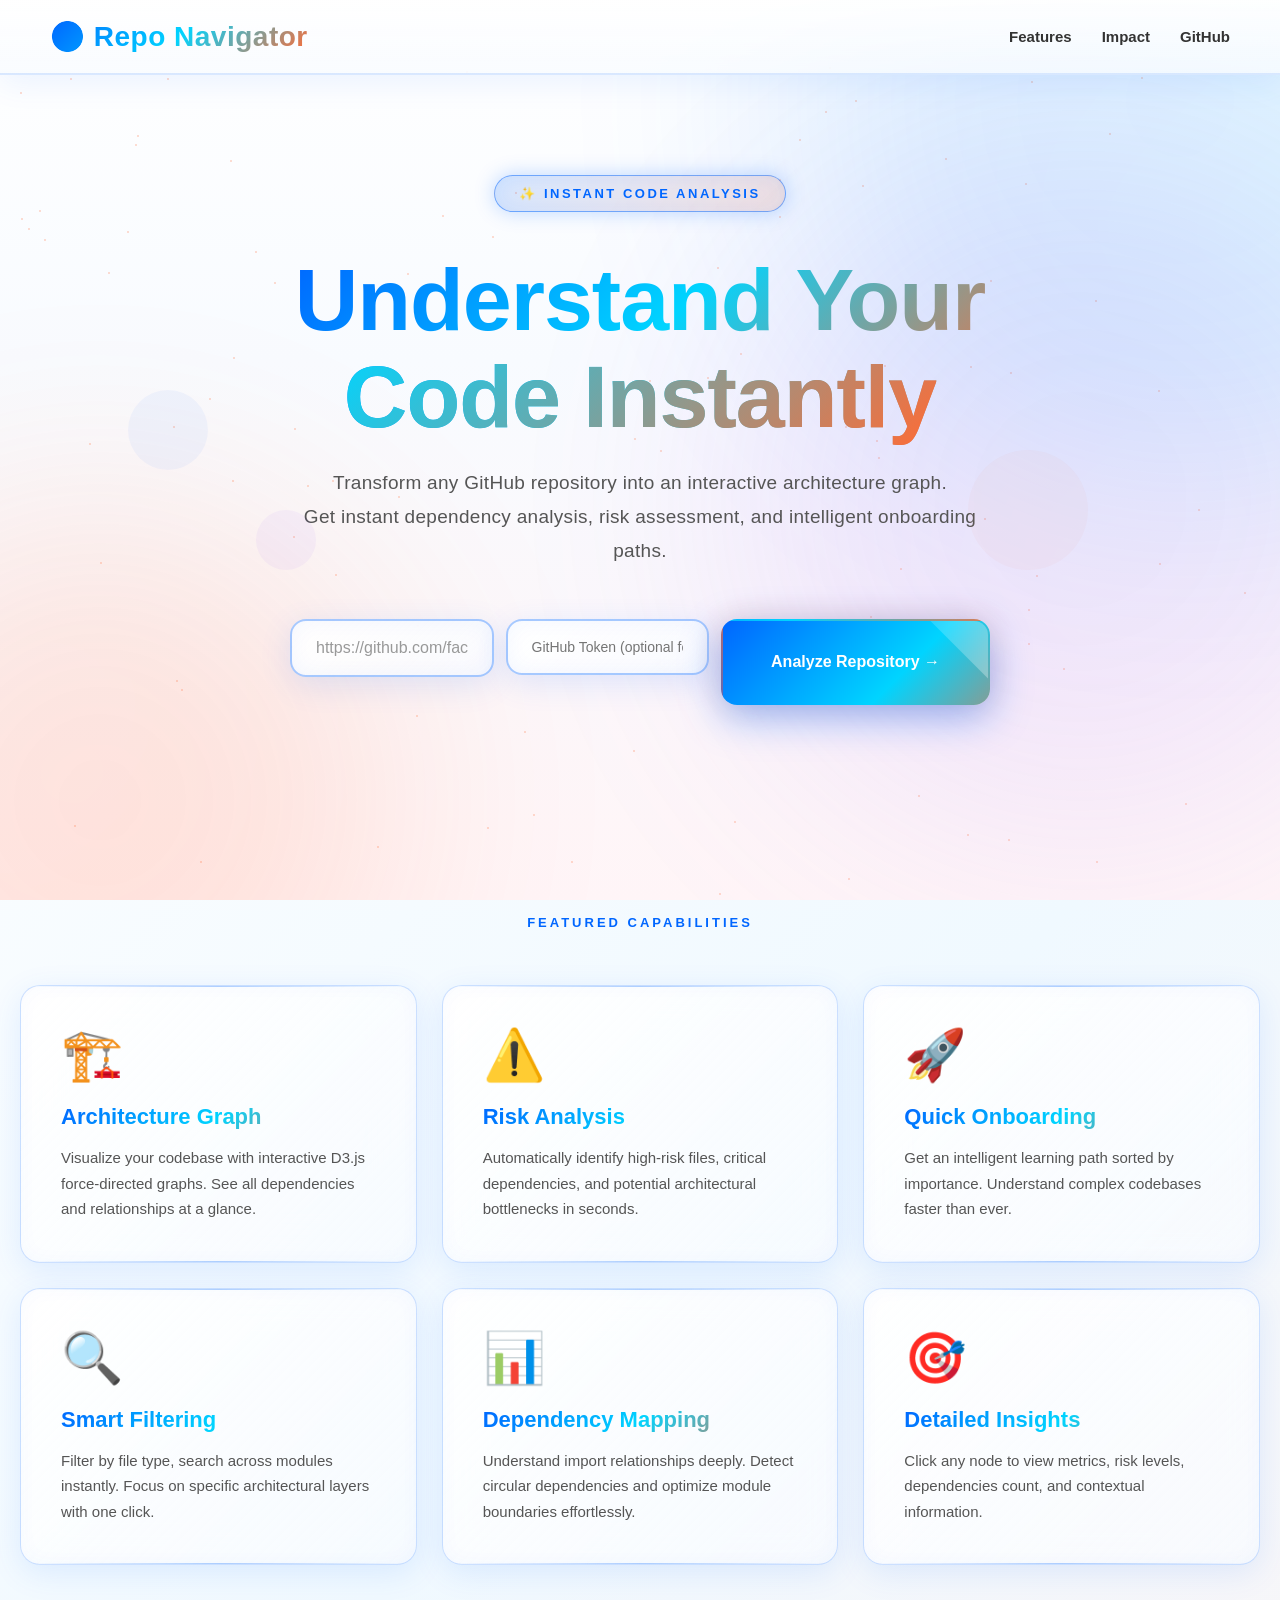
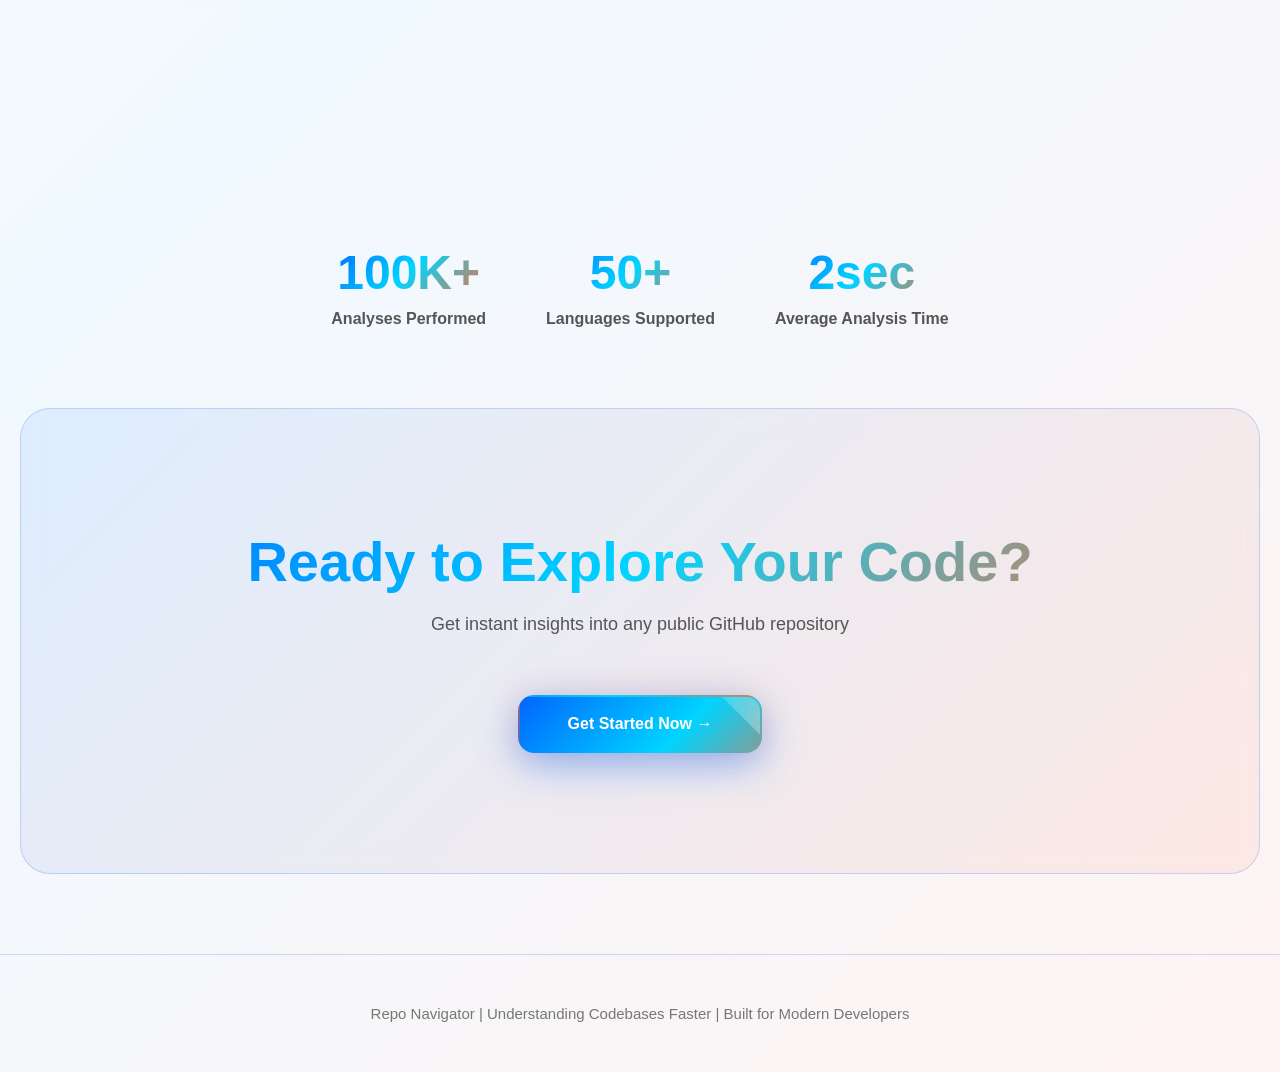
==== index.html @ 4ca7ddab "Add files via upload" ====
<!DOCTYPE html>
<html lang="en">
<head>
<meta charset="UTF-8">
<meta name="viewport" content="width=device-width, initial-scale=1.0">
<title>Repo Navigator - Understand Any Codebase Instantly</title>
<link rel="stylesheet" href="css/styles.css">
<style>
* {
  margin: 0;
  padding: 0;
  box-sizing: border-box;
}

body {
  background: linear-gradient(135deg, #ffffff 0%, #f0f9ff 50%, #fef3f2 100%);
  color: #1a1a1a;
  font-family: 'Poppins', 'Segoe UI', Tahoma, Geneva, Verdana, sans-serif;
  overflow-x: hidden;
  min-height: 100vh;
}

/* ANIMATED BACKGROUND WITH STARS */
.animated-bg {
  position: fixed;
  top: 0;
  left: 0;
  width: 100%;
  height: 100%;
  background: linear-gradient(180deg, #ffffff 0%, #f8fbff 40%, #fff5f7 100%);
  z-index: -2;
  overflow: hidden;
}

.stars {
  position: absolute;
  width: 100%;
  height: 100%;
}

.star {
  position: absolute;
  width: 2px;
  height: 2px;
  background: #ff6b35;
  border-radius: 50%;
  opacity: 0.3;
  animation: twinkle 3s infinite;
}

@keyframes twinkle {
  0%, 100% { opacity: 0.15; }
  50% { opacity: 0.5; }
}

.bg-orb {
  position: absolute;
  border-radius: 50%;
  filter: blur(120px);
  opacity: 0.12;
}

.orb-1 {
  width: 800px;
  height: 800px;
  background: linear-gradient(135deg, #0066ff, #00d4ff);
  top: -300px;
  right: -300px;
  animation: float 25s ease-in-out infinite;
}

.orb-2 {
  width: 600px;
  height: 600px;
  background: linear-gradient(135deg, #ff6b35, #ff4500);
  bottom: -200px;
  left: -200px;
  animation: float 30s ease-in-out infinite reverse;
}

.orb-3 {
  width: 700px;
  height: 700px;
  background: linear-gradient(135deg, #7c3aed, #c084fc);
  bottom: 50px;
  right: -150px;
  animation: float 28s ease-in-out infinite;
}

@keyframes float {
  0%, 100% { transform: translate(0, 0) scale(1); }
  50% { transform: translate(50px, -50px) scale(1.05); }
}

/* NAVBAR */
.navbar {
  display: flex;
  justify-content: space-between;
  align-items: center;
  padding: 20px 50px;
  position: relative;
  z-index: 10;
  backdrop-filter: blur(20px);
  background: linear-gradient(180deg, rgba(255, 255, 255, 0.95) 0%, rgba(248, 251, 255, 0.8) 100%);
  border-bottom: 2px solid rgba(0, 102, 255, 0.15);
  box-shadow: 0 8px 32px rgba(0, 102, 255, 0.08);
}

.logo {
  font-size: 28px;
  font-weight: 800;
  background: linear-gradient(135deg, #0066ff, #00d4ff, #ff6b35);
  -webkit-background-clip: text;
  -webkit-text-fill-color: transparent;
  background-clip: text;
  letter-spacing: 0.5px;
  display: flex;
  align-items: center;
  gap: 10px;
  animation: fadeIn 0.6s ease-out;
}

.nav-right {
  display: flex;
  gap: 30px;
  align-items: center;
}

.nav-link {
  color: #333;
  text-decoration: none;
  font-size: 15px;
  font-weight: 600;
  transition: all 0.3s;
  position: relative;
}

.nav-link::after {
  content: '';
  position: absolute;
  bottom: -5px;
  left: 0;
  width: 0;
  height: 3px;
  background: linear-gradient(90deg, #0066ff, #00d4ff);
  transition: width 0.3s;
}

.nav-link:hover {
  color: #0066ff;
}

.nav-link:hover::after {
  width: 100%;
}

/* HERO SECTION */
.hero {
  display: flex;
  flex-direction: column;
  justify-content: center;
  align-items: center;
  min-height: 90vh;
  text-align: center;
  padding: 80px 20px;
  position: relative;
  z-index: 5;
}

.badge {
  display: inline-block;
  background: linear-gradient(135deg, rgba(0, 102, 255, 0.15), rgba(255, 107, 53, 0.15));
  border: 1.5px solid rgba(0, 102, 255, 0.5);
  color: #0066ff;
  padding: 10px 24px;
  border-radius: 50px;
  font-size: 13px;
  font-weight: 700;
  letter-spacing: 2.5px;
  margin-bottom: 40px;
  animation: slideInDown 0.8s ease-out;
  box-shadow: 0 0 20px rgba(0, 102, 255, 0.25), inset 0 0 20px rgba(0, 102, 255, 0.08);
  text-transform: uppercase;
}

h1 {
  font-size: 88px;
  font-weight: 900;
  line-height: 1.1;
  margin-bottom: 20px;
  background: linear-gradient(135deg, #0066ff 0%, #00d4ff 25%, #ff6b35 50%, #7c3aed 75%, #0066ff 100%);
  background-size: 200% 200%;
  -webkit-background-clip: text;
  -webkit-text-fill-color: transparent;
  background-clip: text;
  animation: slideInUp 0.9s ease-out 0.1s backwards, gradientShift 6s ease-in-out infinite;
  letter-spacing: -1px;
}

@keyframes gradientShift {
  0%, 100% { background-position: 0% 50%; }
  50% { background-position: 100% 50%; }
}

h1 span {
  background: linear-gradient(135deg, #00d4ff, #ff6b35, #7c3aed, #00d4ff);
  background-size: 300% 300%;
  -webkit-background-clip: text;
  -webkit-text-fill-color: transparent;
  background-clip: text;
  animation: pulse 4s ease-in-out infinite, gradientShift 4s ease-in-out infinite;
}

.hero p {
  font-size: 19px;
  color: #555;
  max-width: 700px;
  margin-bottom: 50px;
  line-height: 1.8;
  animation: slideInUp 0.9s ease-out 0.2s backwards;
  font-weight: 500;
  letter-spacing: 0.3px;
}

/* INPUT BOX ENHANCED */
.input-box {
  display: flex;
  gap: 12px;
  max-width: 700px;
  margin-bottom: 80px;
  animation: slideInUp 0.9s ease-out 0.3s backwards;
  position: relative;
}

.input-wrapper {
  position: relative;
  flex: 1;
}

#repoInput {
  width: 100%;
  padding: 18px 24px;
  background: linear-gradient(135deg, rgba(255, 255, 255, 0.95), rgba(248, 251, 255, 0.8));
  border: 2px solid rgba(0, 102, 255, 0.35);
  border-radius: 16px;
  color: #1a1a1a;
  font-size: 16px;
  transition: all 0.4s;
  backdrop-filter: blur(20px);
  font-weight: 500;
  box-shadow: 0 8px 32px rgba(0, 102, 255, 0.12), inset 0 0 20px rgba(0, 102, 255, 0.05);
}

#repoInput::placeholder {
  color: #999;
}

#repoInput:focus {
  outline: none;
  border-color: #0066ff;
  background: linear-gradient(135deg, rgba(255, 255, 255, 0.99), rgba(248, 251, 255, 0.9));
  box-shadow: 0 0 30px rgba(0, 102, 255, 0.35), inset 0 0 20px rgba(0, 102, 255, 0.1);
}

/* VALIDATION MESSAGE */
.validation-msg {
  font-size: 14px;
  font-weight: 600;
  margin-top: 8px;
  padding: 0 16px;
  min-height: 20px;
  display: flex;
  align-items: center;
  gap: 8px;
  transition: all 0.3s ease;
  opacity: 0;
  color: #22c55e;
}

.validation-msg.show {
  opacity: 1;
}

.validation-msg.error {
  color: #ef4444;
}

.validation-msg.success {
  color: #22c55e;
}

.analyze-btn {
  padding: 18px 48px;
  background: linear-gradient(135deg, #0066ff, #00d4ff, #ff6b35, #0066ff);
  background-size: 200% 200%;
  border: 2px solid transparent;
  border-radius: 16px;
  color: #fff;
  font-weight: 800;
  font-size: 16px;
  cursor: pointer;
  transition: all 0.4s;
  box-shadow: 0 12px 40px rgba(0, 102, 255, 0.4), 0 0 30px rgba(255, 107, 53, 0.2);
  white-space: nowrap;
  position: relative;
  overflow: hidden;
  font-weight: 700;
}

.analyze-btn::before {
  content: '';
  position: absolute;
  top: -50%;
  right: -50%;
  width: 100%;
  height: 100%;
  background: linear-gradient(45deg, transparent, rgba(255,255,255,0.3), transparent);
  transform: rotate(45deg);
  animation: shine 3s infinite;
}

@keyframes shine {
  0% { transform: translateX(-100%) translateY(-100%) rotate(45deg); }
  100% { transform: translateX(100%) translateY(100%) rotate(45deg); }
}

.analyze-btn:hover {
  transform: translateY(-4px);
  box-shadow: 0 16px 50px rgba(0, 102, 255, 0.5), 0 0 40px rgba(255, 107, 53, 0.3);
  background-position: 100% 0%;
}

.analyze-btn:active {
  transform: translateY(-1px);
}

/* FLOATING PARTICLES */
.particles {
  position: absolute;
  width: 100%;
  height: 300px;
  pointer-events: none;
}

.particle {
  position: absolute;
  opacity: 0.3;
}

.particle-1 { width: 80px; height: 80px; background: rgba(0, 102, 255, 0.15); border-radius: 50%; top: 20%; left: 10%; animation: float 15s ease-in-out infinite; }
.particle-2 { width: 120px; height: 120px; background: rgba(255, 107, 53, 0.12); border-radius: 50%; top: 40%; right: 15%; animation: float 20s ease-in-out infinite 2s; }
.particle-3 { width: 60px; height: 60px; background: rgba(124, 58, 237, 0.15); border-radius: 50%; bottom: 20%; left: 20%; animation: float 18s ease-in-out infinite 4s; }

/* FEATURES SECTION */
.features {
  display: grid;
  grid-template-columns: repeat(auto-fit, minmax(320px, 1fr));
  gap: 25px;
  max-width: 1300px;
  margin: 0 auto 100px;
  padding: 100px 20px;
  position: relative;
  z-index: 5;
}

.features::before {
  content: 'FEATURED CAPABILITIES';
  position: absolute;
  top: 30px;
  left: 50%;
  transform: translateX(-50%);
  font-size: 13px;
  font-weight: 800;
  color: #0066ff;
  letter-spacing: 3px;
  text-transform: uppercase;
}

.feature-card {
  background: linear-gradient(135deg, rgba(255, 255, 255, 0.95), rgba(248, 251, 255, 0.7));
  backdrop-filter: blur(20px);
  padding: 40px;
  border-radius: 20px;
  border: 1.5px solid rgba(0, 102, 255, 0.2);
  transition: all 0.4s cubic-bezier(0.23, 1, 0.320, 1);
  animation: slideInUp 0.8s ease-out;
  position: relative;
  overflow: hidden;
  box-shadow: 0 8px 32px rgba(0, 102, 255, 0.1), inset 0 0 20px rgba(0, 102, 255, 0.03);
}

.feature-card::before {
  content: '';
  position: absolute;
  top: 0;
  left: 0;
  right: 0;
  height: 1px;
  background: linear-gradient(90deg, transparent, rgba(0, 102, 255, 0.3), transparent);
}

.feature-card:nth-child(1) { animation-delay: 0.15s; }
.feature-card:nth-child(2) { animation-delay: 0.25s; }
.feature-card:nth-child(3) { animation-delay: 0.35s; }
.feature-card:nth-child(4) { animation-delay: 0.15s; }
.feature-card:nth-child(5) { animation-delay: 0.25s; }
.feature-card:nth-child(6) { animation-delay: 0.35s; }

.feature-card::after {
  content: '';
  position: absolute;
  bottom: 0;
  left: 0;
  right: 0;
  height: 1px;
  background: linear-gradient(90deg, transparent, rgba(0, 102, 255, 0.3), transparent);
}

.feature-card:hover {
  transform: translateY(-12px) scale(1.02);
  border-color: rgba(0, 102, 255, 0.4);
  background: linear-gradient(135deg, rgba(255, 255, 255, 0.98), rgba(248, 251, 255, 0.85));
  box-shadow: 0 20px 50px rgba(0, 102, 255, 0.2), 
              0 0 40px rgba(0, 102, 255, 0.15),
              inset 0 0 30px rgba(0, 102, 255, 0.08);
}

.feature-icon {
  font-size: 50px;
  margin-bottom: 20px;
  display: inline-block;
  animation: bounce 3s ease-in-out infinite;
}

.feature-card:nth-child(odd) .feature-icon { animation-delay: 0s; }
.feature-card:nth-child(even) .feature-icon { animation-delay: 0.5s; }

@keyframes bounce {
  0%, 100% { transform: translateY(0); }
  50% { transform: translateY(-8px); }
}

.feature-card h3 {
  font-size: 22px;
  font-weight: 800;
  margin-bottom: 15px;
  color: #1a1a1a;
  background: linear-gradient(135deg, #0066ff, #00d4ff, #ff6b35);
  -webkit-background-clip: text;
  -webkit-text-fill-color: transparent;
  background-clip: text;
}

.feature-card p {
  color: #555;
  font-size: 15px;
  line-height: 1.7;
  font-weight: 500;
}

/* CTA SECTION */
.cta-section {
  text-align: center;
  padding: 120px 20px;
  position: relative;
  z-index: 5;
  background: linear-gradient(135deg, rgba(0, 102, 255, 0.08), rgba(255, 107, 53, 0.08));
  border-radius: 30px;
  margin: 0 20px 80px;
  border: 1.5px solid rgba(0, 102, 255, 0.2);
  backdrop-filter: blur(10px);
}

.cta-section h2 {
  font-size: 56px;
  margin-bottom: 20px;
  background: linear-gradient(135deg, #0066ff, #00d4ff, #ff6b35);
  -webkit-background-clip: text;
  -webkit-text-fill-color: transparent;
  background-clip: text;
  font-weight: 900;
  animation: slideInUp 0.9s ease-out;
}

.cta-section p {
  color: #555;
  font-size: 18px;
  margin-bottom: 40px;
  font-weight: 500;
}

/* STATS SECTION */
.stats {
  display: flex;
  justify-content: center;
  gap: 60px;
  margin-top: 60px;
  flex-wrap: wrap;
  position: relative;
  z-index: 5;
  padding: 80px 20px;
}

.stat {
  text-align: center;
  animation: slideInUp 0.9s ease-out;
}

.stat:nth-child(1) { animation-delay: 0.1s; }
.stat:nth-child(2) { animation-delay: 0.2s; }
.stat:nth-child(3) { animation-delay: 0.3s; }

.stat-number {
  font-size: 48px;
  font-weight: 900;
  background: linear-gradient(135deg, #0066ff, #00d4ff, #ff6b35);
  -webkit-background-clip: text;
  -webkit-text-fill-color: transparent;
  background-clip: text;
  margin-bottom: 10px;
}

.stat-label {
  color: #555;
  font-size: 16px;
  font-weight: 600;
}

/* FOOTER */
.footer {
  text-align: center;
  padding: 50px 20px;
  border-top: 1px solid rgba(0, 102, 255, 0.2);
  color: #777;
  font-size: 15px;
  position: relative;
  z-index: 5;
  font-weight: 500;
}

/* ANIMATIONS */
@keyframes slideInDown {
  from {
    opacity: 0;
    transform: translateY(-30px);
  }
  to {
    opacity: 1;
    transform: translateY(0);
  }
}

@keyframes slideInUp {
  from {
    opacity: 0;
    transform: translateY(40px);
  }
  to {
    opacity: 1;
    transform: translateY(0);
  }
}

@keyframes fadeIn {
  from {
    opacity: 0;
  }
  to {
    opacity: 1;
  }
}

@keyframes pulse {
  0%, 100% { opacity: 1; filter: drop-shadow(0 0 0px rgba(34, 197, 94, 0.5)); }
  50% { opacity: 0.8; filter: drop-shadow(0 0 20px rgba(34, 197, 94, 0.8)); }
}

/* RESPONSIVE */
@media (max-width: 768px) {
  h1 {
    font-size: 56px;
  }

  .navbar {
    padding: 15px 20px;
  }

  .hero {
    min-height: 100vh;
    padding: 60px 20px;
  }

  .input-box {
    flex-direction: column;
    max-width: 100%;
  }

  .features {
    grid-template-columns: 1fr;
    padding: 80px 20px;
  }

  .stats {
    flex-direction: column;
    gap: 40px;
  }

  .cta-section {
    padding: 80px 20px;
  }

  .cta-section h2 {
    font-size: 40px;
  }
}
</style>
</head>

<body>
<div class="animated-bg">
  <div class="stars" id="starContainer"></div>
  <div class="bg-orb orb-1"></div>
  <div class="bg-orb orb-2"></div>
  <div class="bg-orb orb-3"></div>
</div>

<header class="navbar">
  <div class="logo">🟢 Repo Navigator</div>
  <div class="nav-right">
    <a href="#features" class="nav-link">Features</a>
    <a href="#stats" class="nav-link">Impact</a>
    <a href="https://github.com" target="_blank" rel="noopener noreferrer" class="nav-link">GitHub</a>
  </div>
</header>

<section class="hero">
  <div class="particles">
    <div class="particle particle-1"></div>
    <div class="particle particle-2"></div>
    <div class="particle particle-3"></div>
  </div>

  <div class="badge">✨ INSTANT CODE ANALYSIS</div>
  
  <h1>
    Understand Your<br>
    <span>Code Instantly</span>
  </h1>
  
  <p>
    Transform any GitHub repository into an interactive architecture graph.<br>
    Get instant dependency analysis, risk assessment, and intelligent onboarding paths.
  </p>
  
  <div class="input-box">
    <div class="input-wrapper">
      <input id="repoInput" type="text" placeholder="https://github.com/facebook/react">
      <div id="validationMsg" class="validation-msg"></div>
    </div>
    <div class="input-wrapper" style="max-width: 300px;">
      <input id="githubTokenInput" type="password" placeholder="GitHub Token (optional for private repos)" style="width: 100%; padding: 18px 24px; background: linear-gradient(135deg, rgba(255, 255, 255, 0.95), rgba(248, 251, 255, 0.8)); border: 2px solid rgba(0, 102, 255, 0.35); border-radius: 16px; color: #1a1a1a; font-size: 14px; transition: all 0.4s; backdrop-filter: blur(20px); font-weight: 500; box-shadow: 0 8px 32px rgba(0, 102, 255, 0.12), inset 0 0 20px rgba(0, 102, 255, 0.05);">
    </div>
    <button class="analyze-btn" onclick="goToDashboard()">Analyze Repository →</button>
  </div>
</section>

<section class="features" id="features">
  <div class="feature-card">
    <div class="feature-icon">🏗️</div>
    <h3>Architecture Graph</h3>
    <p>Visualize your codebase with interactive D3.js force-directed graphs. See all dependencies and relationships at a glance.</p>
  </div>
  
  <div class="feature-card">
    <div class="feature-icon">⚠️</div>
    <h3>Risk Analysis</h3>
    <p>Automatically identify high-risk files, critical dependencies, and potential architectural bottlenecks in seconds.</p>
  </div>
  
  <div class="feature-card">
    <div class="feature-icon">🚀</div>
    <h3>Quick Onboarding</h3>
    <p>Get an intelligent learning path sorted by importance. Understand complex codebases faster than ever.</p>
  </div>
  
  <div class="feature-card">
    <div class="feature-icon">🔍</div>
    <h3>Smart Filtering</h3>
    <p>Filter by file type, search across modules instantly. Focus on specific architectural layers with one click.</p>
  </div>
  
  <div class="feature-card">
    <div class="feature-icon">📊</div>
    <h3>Dependency Mapping</h3>
    <p>Understand import relationships deeply. Detect circular dependencies and optimize module boundaries effortlessly.</p>
  </div>
  
  <div class="feature-card">
    <div class="feature-icon">🎯</div>
    <h3>Detailed Insights</h3>
    <p>Click any node to view metrics, risk levels, dependencies count, and contextual information.</p>
  </div>
</section>

<section class="stats" id="stats">
  <div class="stat">
    <div class="stat-number">100K+</div>
    <div class="stat-label">Analyses Performed</div>
  </div>
  <div class="stat">
    <div class="stat-number">50+</div>
    <div class="stat-label">Languages Supported</div>
  </div>
  <div class="stat">
    <div class="stat-number">2sec</div>
    <div class="stat-label">Average Analysis Time</div>
  </div>
</section>

<section class="cta-section">
  <h2>Ready to Explore Your Code?</h2>
  <p>Get instant insights into any public GitHub repository</p>
  <button class="analyze-btn" onclick="focusInput()" style="margin-top: 20px;">Get Started Now →</button>
</section>

<footer class="footer">
  <p> Repo Navigator | Understanding Codebases Faster | Built for Modern Developers</p>
</footer>

<script>
// Generate random stars
function generateStars() {
  const container = document.getElementById('starContainer');
  for (let i = 0; i < 100; i++) {
    const star = document.createElement('div');
    star.className = 'star';
    star.style.left = Math.random() * 100 + '%';
    star.style.top = Math.random() * 100 + '%';
    star.style.animationDelay = Math.random() * 3 + 's';
    container.appendChild(star);
  }
}

generateStars();

// REAL-TIME VALIDATION
function validateGitHubURL(url) {
  if (!url) return { valid: false, message: '' };
  
  if (!url.includes('github.com')) {
    return { valid: false, message: ' Invalid URL - must include github.com' };
  }
  
  const parts = url.replace("https://github.com/", "").replace("github.com/", "").split("/");
  
  if (parts.length < 2 || !parts[0] || !parts[1]) {
    return { valid: false, message: ' Incomplete URL - format: https://github.com/user/repo' };
  }
  
  return { valid: true, message: ' Correct - Ready to analyze!' };
}

const repoInput = document.getElementById("repoInput");
const validationMsg = document.getElementById("validationMsg");

repoInput.addEventListener("input", function() {
  const result = validateGitHubURL(this.value.trim());
  
  if (!this.value.trim()) {
    validationMsg.textContent = '';
    validationMsg.classList.remove('show', 'error', 'success');
  } else if (result.valid) {
    validationMsg.textContent = result.message;
    validationMsg.classList.add('show', 'success');
    validationMsg.classList.remove('error');
  } else {
    validationMsg.textContent = result.message;
    validationMsg.classList.add('show', 'error');
    validationMsg.classList.remove('success');
  }
});

function goToDashboard(){
  const url = document.getElementById("repoInput").value.trim();
  const githubToken = document.getElementById("githubTokenInput").value.trim();
  
  if (!url) {
    alert('Please enter a GitHub repository URL');
    return;
  }
  
  if (!url.includes('github.com')) {
    alert('Please enter a valid GitHub URL (e.g., https://github.com/user/repo)');
    return;
  }
  
  // Extract owner/repo from URL
  const parts = url.replace("https://github.com/", "").replace("github.com/", "").split("/");
  if (parts.length < 2 || !parts[0] || !parts[1]) {
    alert('Please provide a complete repository URL: https://github.com/username/repositoryname');
    return;
  }
  
  // Store both the URL (for auto-analysis) and display name
  localStorage.setItem("repoUrl", url);
  const repoName = url.split("/").slice(-2).join(" / ");
  localStorage.setItem("repo", repoName);
  
  // Store GitHub token if provided
  if (githubToken) {
    localStorage.setItem("githubToken", githubToken);
  }
  
  window.location.href = "dashboard.html";
}

function focusInput(){
  document.getElementById("repoInput").focus();
  document.getElementById("repoInput").scrollIntoView({ behavior: 'smooth' });
}

// Handle Enter key
document.getElementById("repoInput").addEventListener("keypress", function(event) {
  if (event.key === "Enter") {
    goToDashboard();
  }
});

// Smooth scroll for nav links
document.querySelectorAll('a[href^="#"]').forEach(anchor => {
  anchor.addEventListener('click', function (e) {
    e.preventDefault();
    const target = document.querySelector(this.getAttribute('href'));
    if (target) {
      target.scrollIntoView({
        behavior: 'smooth',
        block: 'start'
      });
    }
  });
});
</script>

</body>
</html>
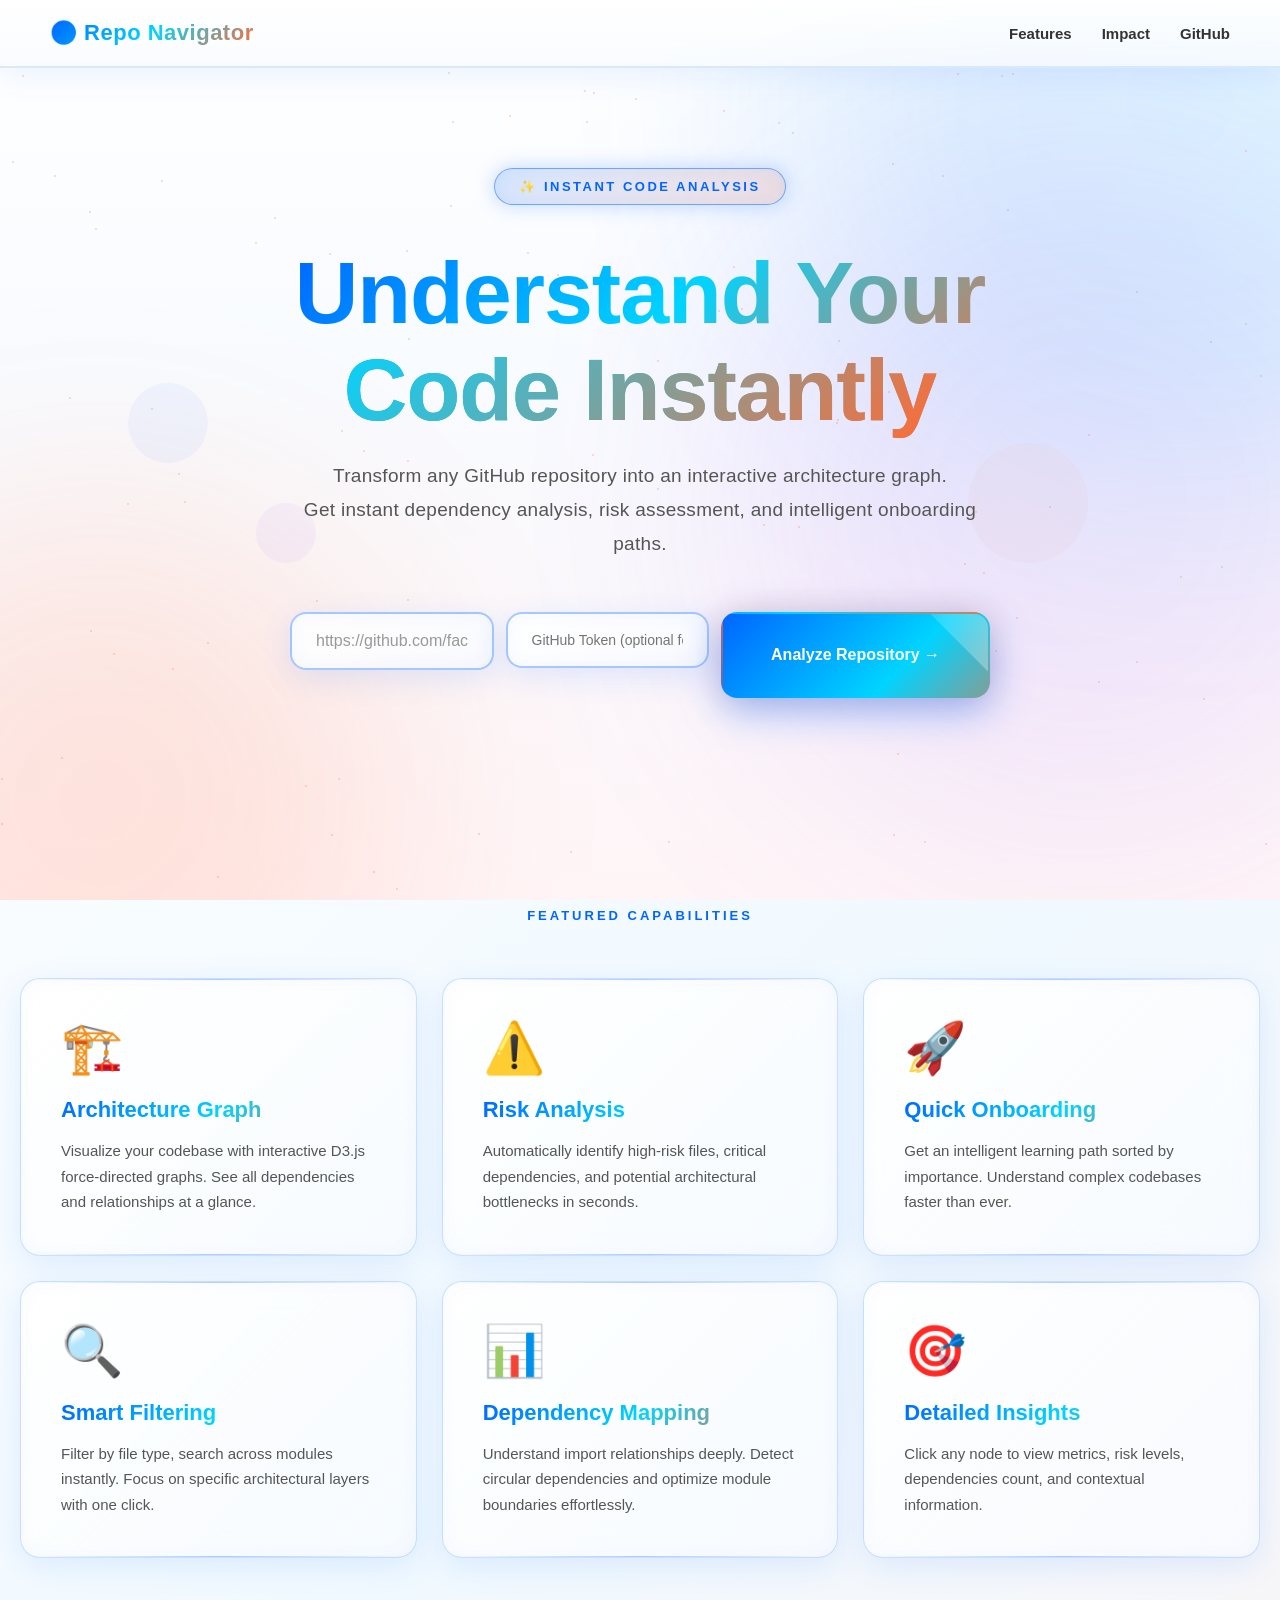
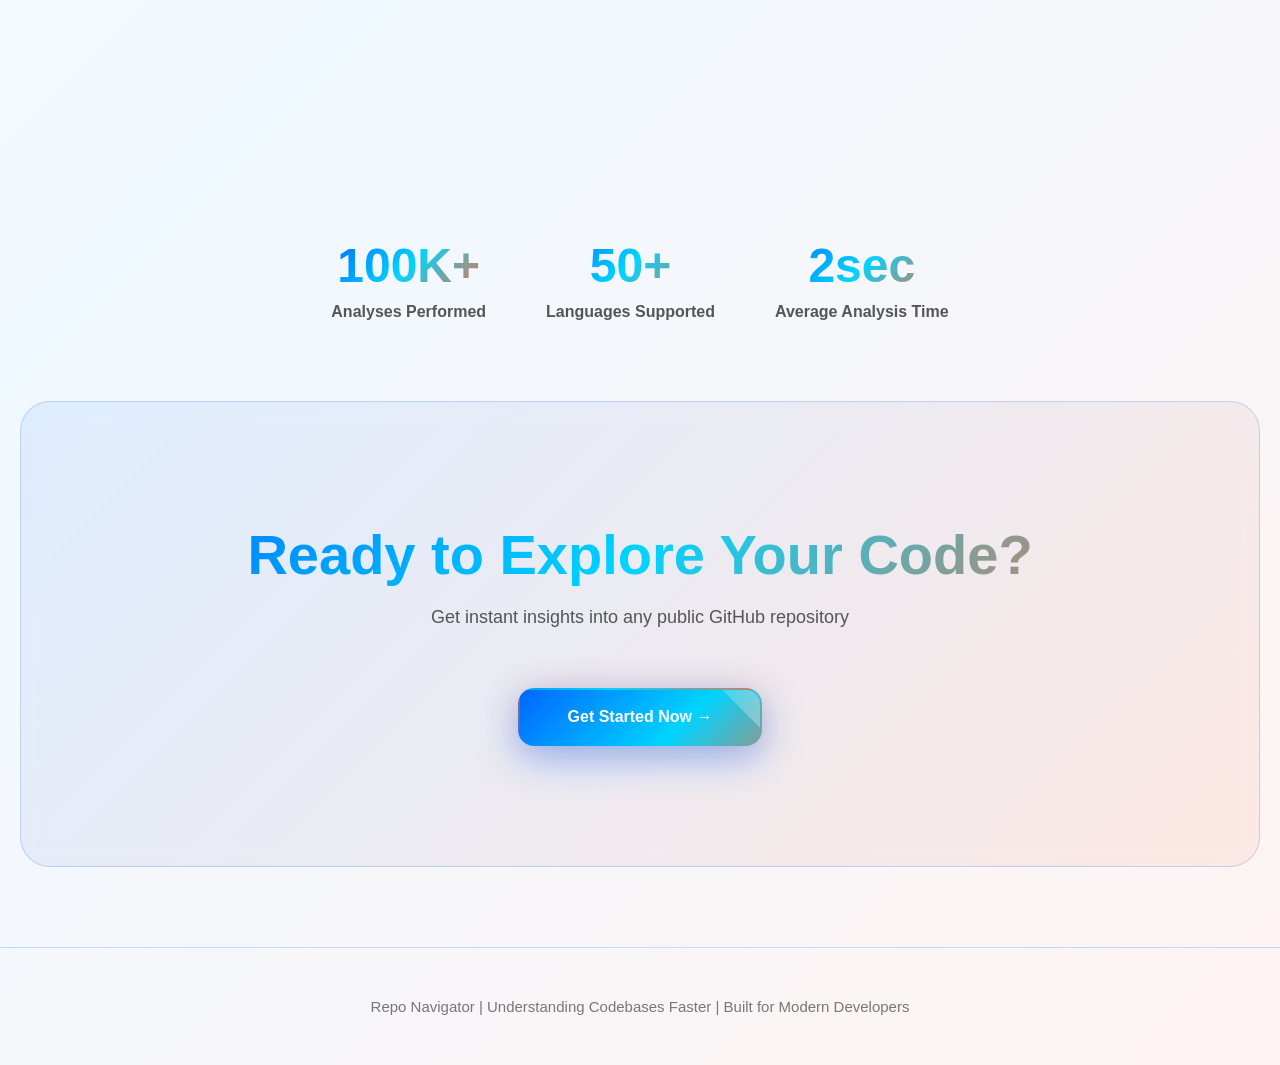
==== commit be9210cd: "Update index.html" ====
--- a/index.html
+++ b/index.html
@@ -4,7 +4,7 @@
 <meta charset="UTF-8">
 <meta name="viewport" content="width=device-width, initial-scale=1.0">
 <title>Repo Navigator - Understand Any Codebase Instantly</title>
-<link rel="stylesheet" href="css/styles.css">
+<link rel="stylesheet" href="styles.css">
 <style>
 * {
   margin: 0;
@@ -842,4 +842,4 @@
 </script>
 
 </body>
-</html>+</html>
--- a/styles.css
+++ b/styles.css
@@ -0,0 +1,457 @@
+* {
+  margin: 0;
+  padding: 0;
+  box-sizing: border-box;
+}
+
+body.dark {
+  background: linear-gradient(135deg, #f5f7fa 0%, #e8eef5 50%, #faf8f3 100%);
+  color: #2c3e50;
+  font-family: 'Poppins', 'Segoe UI', Tahoma, Geneva, Verdana, sans-serif;
+  min-height: 100vh;
+}
+
+/* NAVBAR */
+.navbar {
+  display: flex;
+  justify-content: space-between;
+  align-items: center;
+  padding: 18px 40px;
+  background: linear-gradient(180deg, rgba(255, 255, 255, 0.98) 0%, rgba(250, 250, 255, 0.95) 100%);
+  border-bottom: 2px solid rgba(0, 102, 255, 0.1);
+  box-shadow: 0 4px 20px rgba(0, 0, 0, 0.05);
+}
+
+.navbar > div:first-child {
+  font-size: 22px;
+  font-weight: 800;
+  background: linear-gradient(135deg, #0066ff, #00d4ff, #ff6b35);
+  -webkit-background-clip: text;
+  -webkit-text-fill-color: transparent;
+  background-clip: text;
+}
+
+/* STATS BAR */
+.stats-bar {
+  display: flex;
+  gap: 40px;
+  padding: 20px 40px;
+  background: linear-gradient(90deg, rgba(255, 255, 255, 0.95), rgba(250, 250, 255, 0.8));
+  border-bottom: 2px solid rgba(0, 102, 255, 0.08);
+  font-weight: 600;
+  flex-wrap: wrap;
+  box-shadow: 0 2px 12px rgba(0, 0, 0, 0.04);
+}
+
+.stats-bar span {
+  color: #2c3e50;
+  font-size: 15px;
+  display: flex;
+  align-items: center;
+  gap: 8px;
+}
+
+.stats-bar b {
+  color: #0066ff;
+  font-size: 18px;
+  font-weight: 700;
+}
+
+.stats-bar .risk b {
+  color: #ef4444;
+}
+
+/* LAYOUT */
+.layout {
+  display: flex;
+  height: calc(100vh - 175px);
+  gap: 0;
+  background: linear-gradient(135deg, #f8fafc 0%, #f1f5f9 100%);
+}
+
+/* LEFT SIDEBAR */
+.left {
+  width: 240px;
+  padding: 25px 18px;
+  border-right: 2px solid rgba(0, 102, 255, 0.08);
+  background: linear-gradient(180deg, rgba(255, 255, 255, 0.98), rgba(250, 252, 255, 0.9));
+  overflow-y: auto;
+  box-shadow: inset -1px 0 0 rgba(0, 0, 0, 0.04);
+}
+
+.left h3 {
+  color: #0066ff;
+  font-size: 12px;
+  font-weight: 800;
+  text-transform: uppercase;
+  letter-spacing: 1.2px;
+  margin-top: 20px;
+  margin-bottom: 14px;
+}
+
+.left h3:first-child {
+  margin-top: 0;
+}
+
+.left ul {
+  list-style: none;
+}
+
+.left li {
+  padding: 12px 14px;
+  margin-bottom: 8px;
+  border-radius: 8px;
+  cursor: pointer;
+  font-size: 14px;
+  font-weight: 500;
+  color: #2c3e50;
+  transition: all 0.25s ease;
+  border-left: 3px solid transparent;
+  background: rgba(0, 102, 255, 0.02);
+}
+
+.left li:hover {
+  background: rgba(0, 102, 255, 0.12);
+  color: #0066ff;
+  border-left-color: #0066ff;
+  transform: translateX(4px);
+}
+
+.left li.active {
+  background: rgba(0, 102, 255, 0.15);
+  color: #0066ff;
+  border-left-color: #0066ff;
+  font-weight: 600;
+}
+
+.left input {
+  width: 100%;
+  padding: 12px 14px;
+  border: 2px solid rgba(0, 102, 255, 0.15);
+  border-radius: 10px;
+  font-size: 14px;
+  font-family: 'Poppins', sans-serif;
+  color: #2c3e50;
+  background: rgba(255, 255, 255, 0.9);
+  transition: all 0.3s ease;
+  margin-bottom: 15px;
+}
+
+.left input:focus {
+  outline: none;
+  border-color: #0066ff;
+  background: white;
+  box-shadow: 0 0 20px rgba(0, 102, 255, 0.15);
+}
+
+/* MAIN GRAPH */
+#graph {
+  flex: 1;
+  position: relative;
+  background: linear-gradient(135deg, rgba(255, 255, 255, 0.95), rgba(248, 250, 255, 0.85));
+  overflow: hidden;
+  margin: 15px;
+  border-radius: 12px;
+  box-shadow: 0 8px 32px rgba(0, 102, 255, 0.08), inset 0 1px 2px rgba(255, 255, 255, 0.5);
+}
+
+svg {
+  width: 100%;
+  height: 100%;
+}
+
+/* D3 EDGES */
+.link-group line {
+  stroke: #bbb;
+  stroke-width: 2px;
+  opacity: 0.6;
+}
+
+.link-group rect {
+  fill: #666;
+  stroke: #444;
+  stroke-width: 1.5px;
+  opacity: 0.8;
+}
+
+/* D3 NODES */
+.node-group {
+  cursor: grab;
+}
+
+.node-group:active {
+  cursor: grabbing;
+}
+
+.node-group circle {
+  stroke-width: 3px;
+  stroke: white;
+  filter: drop-shadow(0 4px 12px rgba(0, 102, 255, 0.12));
+  transition: all 0.25s ease;
+}
+
+.node-group circle:hover {
+  filter: drop-shadow(0 6px 16px rgba(0, 102, 255, 0.3));
+  transform-origin: center;
+}
+
+.node-group text {
+  font-size: 13px;
+  font-weight: 700;
+  fill: #1a1a1a;
+  pointer-events: none;
+  text-anchor: middle;
+  dominant-baseline: central;
+  text-shadow: 0 1px 2px rgba(255, 255, 255, 0.8);
+}
+
+/* RIGHT SIDEBAR */
+.right {
+  width: 320px;
+  padding: 25px 20px;
+  border-left: 2px solid rgba(0, 102, 255, 0.08);
+  background: linear-gradient(180deg, rgba(255, 255, 255, 0.98), rgba(250, 252, 255, 0.9));
+  overflow-y: auto;
+  box-shadow: inset 1px 0 0 rgba(0, 0, 0, 0.04);
+}
+
+.right h3 {
+  color: #0066ff;
+  font-size: 12px;
+  font-weight: 800;
+  text-transform: uppercase;
+  letter-spacing: 1.2px;
+  margin-bottom: 14px;
+  margin-top: 20px;
+}
+
+.right h3:first-of-type {
+  margin-top: 0;
+}
+
+.right h4 {
+  color: #2c3e50;
+  font-size: 14px;
+  font-weight: 700;
+  margin-top: 16px;
+  margin-bottom: 10px;
+}
+
+.right p {
+  color: #4a5f7f;
+  font-size: 14px;
+  margin-bottom: 10px;
+  line-height: 1.6;
+}
+
+.right ul {
+  list-style: none;
+}
+
+.right ul li {
+  color: #4a5f7f;
+  font-size: 13px;
+  padding: 8px 0;
+  border-bottom: 1px solid rgba(0, 102, 255, 0.08);
+  font-weight: 500;
+}
+
+.right ul li:last-child {
+  border-bottom: none;
+}
+
+#details {
+  color: #2c3e50;
+}
+
+#details h3 {
+  color: #0066ff;
+  margin-bottom: 10px;
+  font-size: 16px;
+}
+
+#details p {
+  margin-bottom: 8px;
+  font-size: 14px;
+}
+
+/* SCROLLBAR */
+.left::-webkit-scrollbar,
+.right::-webkit-scrollbar {
+  width: 8px;
+}
+
+.left::-webkit-scrollbar-track,
+.right::-webkit-scrollbar-track {
+  background: rgba(0, 102, 255, 0.05);
+  border-radius: 4px;
+}
+
+.left::-webkit-scrollbar-thumb,
+.right::-webkit-scrollbar-thumb {
+  background: rgba(0, 102, 255, 0.25);
+  border-radius: 4px;
+}
+
+.left::-webkit-scrollbar-thumb:hover,
+.right::-webkit-scrollbar-thumb:hover {
+  background: rgba(0, 102, 255, 0.4);
+}
+
+/* smooth nodes */
+circle {
+  transition: all 0.3s ease;
+}
+
+circle:hover {
+  transform: scale(1.3);
+  filter: drop-shadow(0 0 10px #22c55e);
+}
+
+/* animated edges */
+line {
+  stroke-dasharray: 5;
+  animation: flow 2s linear infinite;
+}
+
+@keyframes flow {
+  to {
+    stroke-dashoffset: -10;
+  }
+}
+
+/* MODAL STYLES */
+#repoModal {
+  animation: fadeIn 0.3s ease;
+}
+
+@keyframes fadeIn {
+  from {
+    opacity: 0;
+  }
+  to {
+    opacity: 1;
+  }
+}
+
+#repoModal > div {
+  animation: slideIn 0.3s ease;
+  box-shadow: 0 10px 40px rgba(0, 0, 0, 0.5);
+}
+
+@keyframes slideIn {
+  from {
+    transform: translateY(-50px);
+    opacity: 0;
+  }
+  to {
+    transform: translateY(0);
+    opacity: 1;
+  }
+}
+
+#repoModal input {
+  width: 100%;
+  padding: 12px;
+  background: #2a2a2a;
+  border: 2px solid #22c55e;
+  color: #fff;
+  border-radius: 4px;
+  box-sizing: border-box;
+  font-size: 14px;
+  transition: border-color 0.3s;
+}
+
+#repoModal input:focus {
+  outline: none;
+  border-color: #16a34a;
+  box-shadow: 0 0 10px rgba(34, 197, 94, 0.3);
+}
+
+#repoModal button {
+  padding: 12px;
+  font-weight: bold;
+  border-radius: 4px;
+  cursor: pointer;
+  transition: all 0.3s;
+  border: none;
+  font-size: 14px;
+}
+
+#analyzeBtn {
+  background: #22c55e;
+  color: black;
+}
+
+#analyzeBtn:hover:not(:disabled) {
+  background: #16a34a;
+  box-shadow: 0 0 15px rgba(34, 197, 94, 0.5);
+}
+
+#analyzeBtn:disabled {
+  background: #999;
+  cursor: not-allowed;
+  opacity: 0.6;
+}
+
+#closeModal {
+  background: #555;
+  color: #fff;
+}
+
+#closeModal:hover {
+  background: #777;
+}
+
+/* Settings button in navbar */
+#settingsBtn {
+  animation: pulse 2s ease-in-out infinite;
+}
+
+@keyframes pulse {
+  0%, 100% {
+    box-shadow: 0 0 0 0 rgba(34, 197, 94, 0.4);
+  }
+  70% {
+    box-shadow: 0 0 0 8px rgba(34, 197, 94, 0);
+  }
+}
+
+#settingsBtn:hover {
+  background: #16a34a;
+  box-shadow: 0 4px 12px rgba(34, 197, 94, 0.4);
+  animation: none;
+}
+
+/* Modal heading styles */
+#repoModal h2 {
+  color: #22c55e;
+  margin-top: 0;
+  font-size: 20px;
+}
+
+#repoModal p {
+  color: #bbb;
+  margin: 5px 0;
+}
+/* smooth nodes */
+circle {
+  transition: all 0.3s ease;
+}
+
+circle:hover {
+  transform: scale(1.3);
+  filter: drop-shadow(0 0 10px #22c55e);
+}
+
+/* animated edges */
+line {
+  stroke-dasharray: 5;
+  animation: flow 2s linear infinite;
+}
+
+@keyframes flow {
+  to {
+    stroke-dashoffset: -10;
+  }
+}
